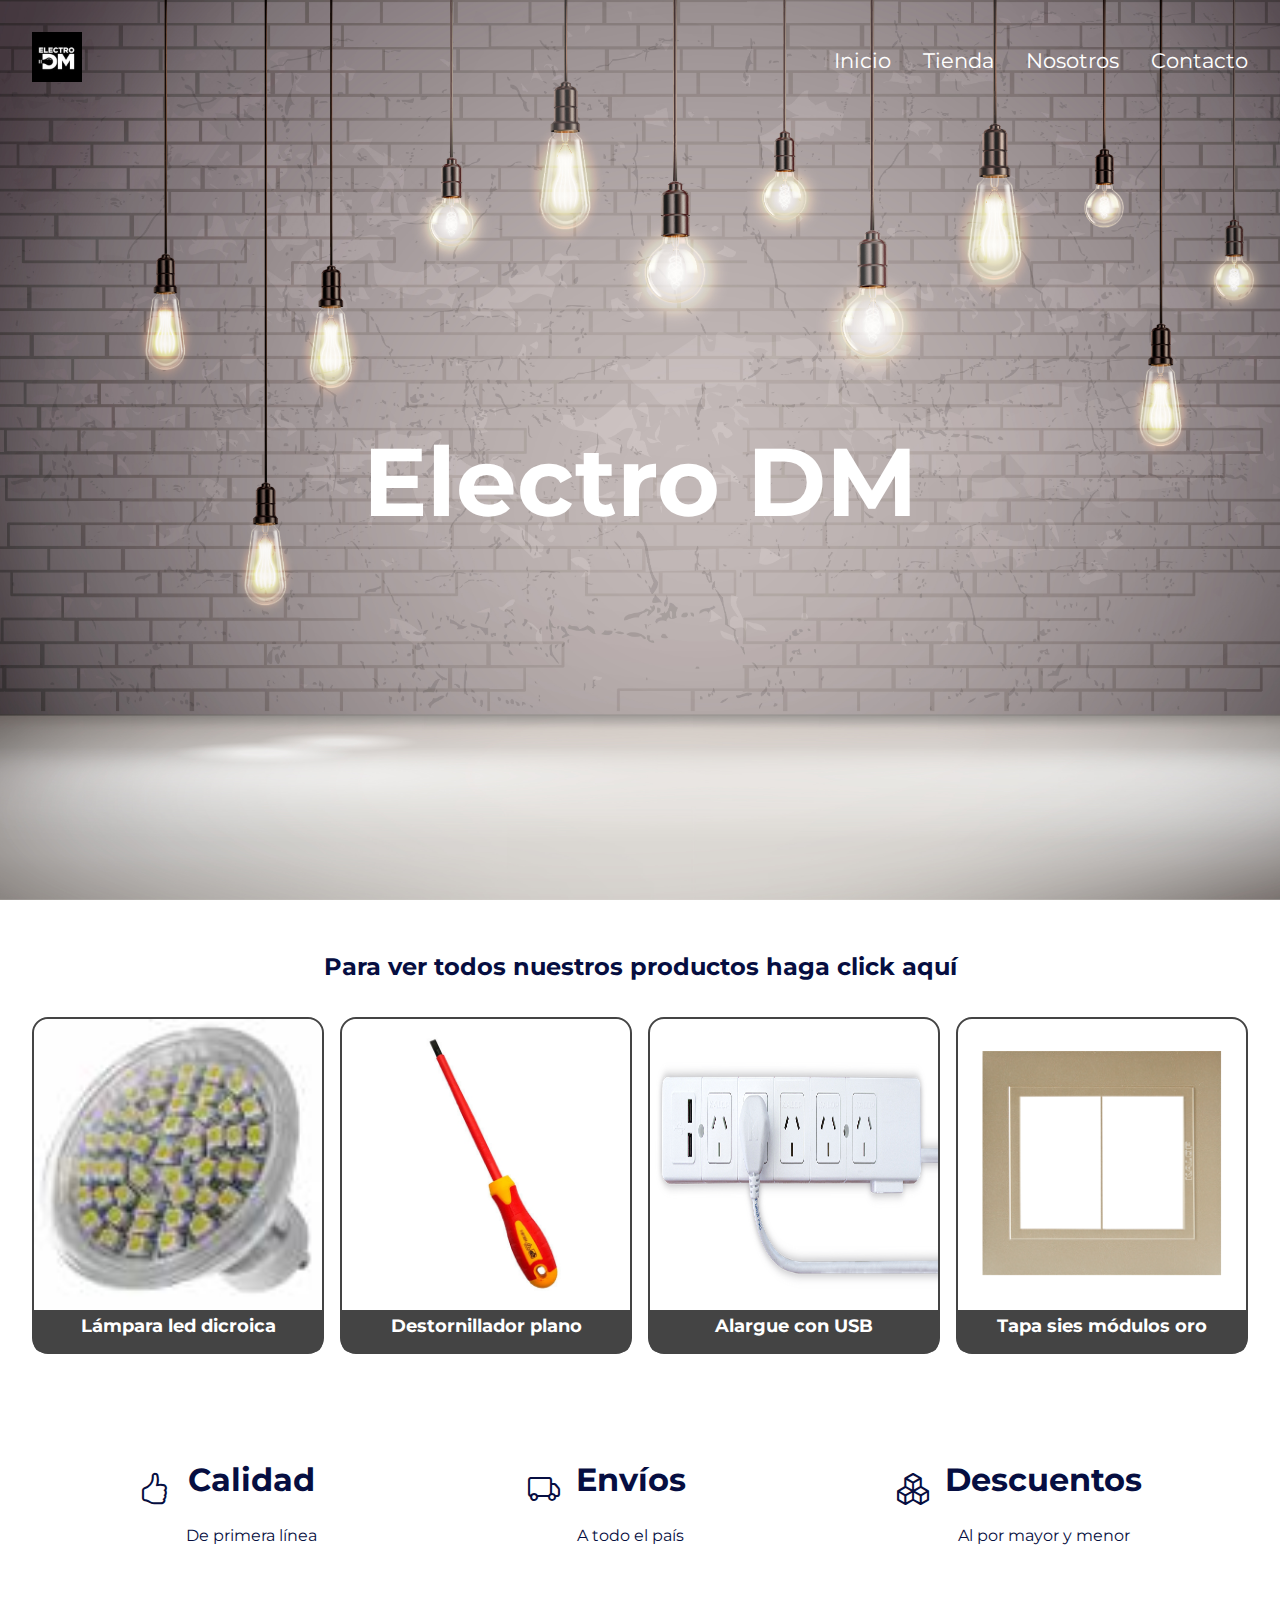
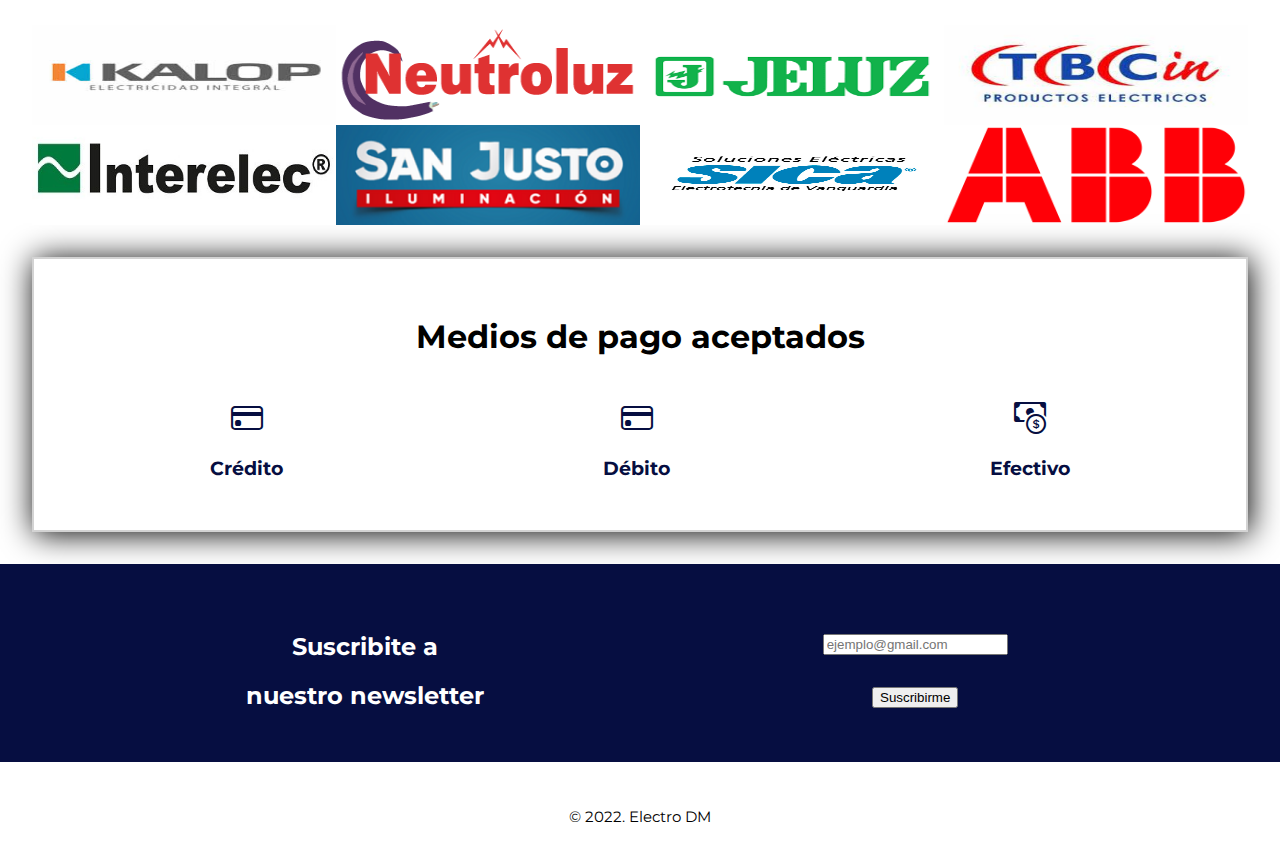
==== index.html @ 4c256bc8 "ecommerce Electro DM" ====
<!DOCTYPE html>
<html lang="en">

<head>
    <meta charset="UTF-8">
    <meta http-equiv="X-UA-Compatible" content="IE=edge">
    <meta name="viewport" content="width=device-width, initial-scale=1.0">
    <title>Electro DM</title>
    <link rel="preconnect" href="https://fonts.googleapis.com">
    <link rel="preconnect" href="https://fonts.gstatic.com" crossorigin>
    <link href="https://fonts.googleapis.com/css2?family=Montserrat:wght@200;500&display=swap" rel="stylesheet">
    <link rel="stylesheet" href="https://cdn.jsdelivr.net/npm/bootstrap-icons@1.10.2/font/bootstrap-icons.css">
    <link href="https://cdn.jsdelivr.net/npm/bootstrap@5.3.0-alpha1/dist/css/bootstrap.min.css" rel="stylesheet"
        integrity="sha384-GLhlTQ8iRABdZLl6O3oVMWSktQOp6b7In1Zl3/Jr59b6EGGoI1aFkw7cmDA6j6gD" crossorigin="anonymous">
    <link rel="stylesheet" href="./style/style.css">
</head>
</head>

<body>
    <header class="hero">
        <div class="hero__nav">
            <a href="./index.html"><img src="./assets/logo.jpg" alt="Logo"></a>
            <nav>
                <ul class="hero__menu">
                    <li class="menu__items"><a href="./index.html">Inicio</a></li>
                    <li class="menu__items"><a href="./tienda.html">Tienda</a></li>
                    <li class="menu__items"><a href="#">Nosotros</a></li>
                    <li class="menu__items"><a href="#">Contacto</a></li>
                </ul>
            </nav>
        </div>
        <div class="titulo__index">
            <h1>Electro DM</h1>
        </div>
    </header>

    <main class="main-index">

        <section class="recomendaciones__productos">
           <h2>Para ver todos nuestros productos haga click <a href="./tienda.html">aquí</a></h2>
            <div id="productos" class="productos__index">




            </div>

        </section>

        <section class="caracteristicas">
            <div class="caracteristica">
                <i class="bi bi-hand-thumbs-up"></i>
                <div class="caracteristica-texto">
                    <h2>Calidad</h2>
                    <small>De primera línea</small>
                </div>
            </div>
            <div class="caracteristica">
                <i class="bi bi-truck"></i>
                <div class="caracteristica-texto">
                <h2>Envíos</h2>
                <small>A todo el país</small>
            </div>
            </div>
            <div class="caracteristica">
                <i class="bi bi-boxes"></i>
                <div class="caracteristica-texto">
                <h2>Descuentos</h2>
                <small>Al por mayor y menor</small>
            </div>
            </div>
        </section>

        <section>
            <div id="contenedor-productos" class="contenedor-productos">
                
            </div>

        </section>

        <section class="proveedores">
                <img src="./assets/proveedores/proveedor1.jpg" class="proveedor1" alt="Logo proveedor">
                <img src="./assets/proveedores/proveedor2.png" class="proveedor2" alt="Logo proveedor">
                <img src="./assets/proveedores/proveedor3.png" class="proveedor3" alt="Logo proveedor">
                <img src="./assets/proveedores/proveedor4.jpg" class="proveedor4" alt="Logo proveedor">
                <img src="./assets/proveedores/proveedor5.jpg" class="proveedor5" alt="Logo proveedor">
                <img src="./assets/proveedores/proveedor6.png" class="proveedor6" alt="Logo proveedor">
                <img src="./assets/proveedores/proveedor7.jpg" class="proveedor7" alt="Logo proveedor">
                <img src="./assets/proveedores/proveedor8.png" class="proveedor8" alt="Logo proveedor">
        </section>

        <section class="medios__pago">
            <h2>Medios de pago aceptados</h2>
            <div class="categorias__medios">
                <div class="medios">
                    <i class="bi bi-credit-card"></i>
                    <div>
                        <h3>Crédito</h3>
                    </div>
                </div>
                <div class="medios">
                    <i class="bi bi-credit-card"></i>
                    <div>
                        <h3>Débito</h3>
                    </div>
                </div>
                <div class="medios">
                    <i class="bi bi-cash-coin"></i>
                    <div>
                        <h3>Efectivo</h3>
                    </div>
                </div>
            </div>
        </section>

        <section class="newsletter">
            <div>
                <h2>Suscribite a </h2>
                <h2>nuestro newsletter</h2>
            </div>
            <form action="">
                <input type="email" placeholder="ejemplo@gmail.com" required>
                <button>Suscribirme</button>
            </form>

        </section>

    </main>

    <footer>
        <p class="footer">© 2022. Electro DM </p>
    </footer>

    </div>
    <script src="./script/main.js"></script>

</body>

</html>
---- style/style.css ----
body {
    margin: 0;
    padding: 0;
    box-sizing: border-box;
    font-family: 'Montserrat', sans-serif;
}

li{
    list-style-type: none;
}

a {
    text-decoration: none; 
}

/*Index*/

.hero {
    height: 100vh;
    background-image:url(../assets/pattern-header.jpg);
    background-size:cover;
}

.hero .hero__nav{
    display:flex;
    justify-content:space-between;
    padding: 2rem;
}

.hero img {
    width:50px;
    height: 50px;
}

.hero__menu {
    display:flex;
    justify-content: flex-end;
    align-items: center;
    gap: 2rem;
}

.hero__menu a {
    color: white;
    font-size: 1.3rem;
}

.titulo__index {
    display:flex;
    justify-content: center;
    align-items: center;
    height: 80%;
}

.titulo__index h1 {
    font-size: 6rem;
    text-shadow: 2px 2px o white;
    color: white;
}

.main-index{
    margin: 0;
    
}

.recomendaciones__productos {
    padding: 2rem;
}

.recomendaciones__productos h2, .recomendaciones__productos a {
    color:#060e41;
    font-size: 1.5rem;
    text-align:center;
}

.productos__index {
    display:grid;
    grid-template-columns:1fr 1fr 1fr 1fr;
    gap: 1rem;
    padding: 1rem 0 1rem 0
}


.caracteristicas {
    display:flex;
    justify-content: space-around;
    align-items: center;
    padding: 2rem 2rem 1rem 2rem;
}

.caracteristicas .caracteristica {
    display:flex;
    gap: 1rem;
    justify-content: center;
    align-items: center;
}

.caracteristica i {
    font-size: 2rem;
    color:#060e41;
}

.caracteristica .caracteristica-texto{
    display:flex;
    flex-direction: column;
    justify-content: center;
    align-items: center;
}

.caracteristica h2 {
    font-size: 2rem;
    color:#060e41;
}

.caracteristica small {
    font-size: 1rem;
    color: #060e41;
}

.proveedores {
    display:grid;
    grid-template-columns: 1fr 1fr 1fr 1fr;
    grid-template-rows: 1fr 1fr;
    grid-template-areas:
    "proveedor1 proveedor2 proveedor3 proveedor4"
    "proveedor5 proveedor6 proveedor7 proveedor8";
    padding:2rem;
}

.proveedor1 {
    grid-area: "proveedor1";
}

.proveedor2 {
    grid-area: "proveedor2";
}

.proveedor3 {
    grid-area: "proveedor3";
}

.proveedor4 {
    grid-area: "proveedor4";
}

.proveedor5 {
    grid-area: "proveedor5";
}

.proveedor6 {
    grid-area: "proveedor6";
}

.proveedor7 {
    grid-area: "proveedor7";
}

.proveedor8 {
    grid-area: "proveedor8";
}

.proveedores img {
    width:100%;
    height: 100px;;
}

.medios__pago {
    display:flex;
    flex-direction: column;
    justify-content: center;
    align-items: center;
    padding: 2rem;
    margin: 0 2rem;
    border: solid 2px lightgrey;
    box-shadow: 2px 2px 30px black;
}

.medios__pago h2 {
    font-size: 2rem;
}

.categorias__medios {
    display:grid;
    grid-template-columns: 1fr 1fr 1r;
    grid-template-areas: "medio1 medio2 medio3";
    padding-top: 1rem;
    gap: 2rem;
    width: 100%;
}

.medios {
    display:flex;
    flex-direction: column;
    justify-content: center;
    align-items: center;
}

.medios i {
    font-size: 2rem;
    color:#060e41;
}

.medios h3{
    color:#060e41;
}

.newsletter {
    display:flex;
    gap: 4rem;
    justify-content: center;
    align-items: center;
    padding: 2rem;
    padding-top: 3rem;
    background-color:#060e41;
    margin: 2rem 0 0 0;
}

.newsletter div {
    flex-basis: 40%;
}

.newsletter h2 {
    color: white;
    text-align: center;
}

.newsletter form {
    display: flex;
    flex-direction: column;
    justify-content: center;
    align-items: center;
    gap: 2rem;
    flex-basis: 40%;
}

.newsletter form input {
    max-height: 2rem;
    flex-basis: 50%;
}

footer {
    height: 5rem;
    text-align:center;
    line-height: 80px;
    font-size: 15px;
    text-align:center;
}

/*Tienda */

/* Menu */



.header__tienda {
    display:flex;
    justify-content: space-between;
    align-items: center;
    color:white;
    background-color: #060e41;
    padding:2rem;

}

.logo {
    width: 50px;
    height: 50px;
}

.header__tienda nav {
    flex-basis: 80%;
}

.menu {
    display: flex;
    justify-content: space-between;
    align-items: center;
}

.menu .boton-menu, a {
    border: none;
    background-color: transparent;
    color:white;
    font-size: 1.2rem;
}

.boton-menu i, .boton-carrito i {
    margin-right: 1rem;
}

.menu .active {
    background-color: white;
    color:#060e41;
    font-size: 17px;
    border:none;
    height: 40px;
    cursor:pointer;
    border-radius: .5rem;
}

.menu .boton-menu:active {
    background-color: white;
    color:#060e41;
    width:100%;
    height: 40px;
    text-align:left;
    border-radius: .5rem;
    position:relative;
}

.menu .numero-carrito {
    border-radius: .15rem;
    background-color: white;
    color:#060e41;
    padding:2px;
    margin-left: 10px;
}


.footer-tienda{
    font-size: 15px;
    text-align:center;
    background-color: #060e41;
    color: white;
}

main{
    background-color: white;
    margin:15px;
    border-radius: 1rem;
    margin-left:0;
}

main h1 {
    font-size: 25px;
    font-weight: bold;
    color:#060e41;
    padding: 1rem 0 0 1rem;
}


.contenedor-productos {
    display:grid;
    grid-template-columns:1fr 1fr 1fr 1fr;
    gap: 1rem;
    padding: 1rem;
}

.carta {
    display:flex;
    flex-direction: column;
    border: 2px solid #444444;
    border-radius: 1rem;
}

.producto-imagen {
    width:100%;
    height:100%;
    border-radius: 1rem 1rem 0 0;
}

.producto-abajo {
    background-color:#444444;
    border-radius: 0 0 .5rem .5rem;
    display:flex;
    flex-direction: column;
    justify-content: center;
    align-items:center;
    color:white;
    margin:0;
    padding-bottom: 10px;
}

.producto-titulo {
    font-size: 18px;
    font-weight: bold;
    padding:5px;
    margin:0;
}

.producto-precio {
    font-size: 17px;
    padding:5px;
}

.producto-boton {
    width:80%;
    padding:8px;
    font-size: 15px;
    font-weight: bold;
    background-color:white;
    color:#444444;
    border: 2px solid #444444;
    border-radius: 1rem;
    cursor:pointer;
}

.producto-boton:hover {
    color:white;
    background-color:#444444;
    border: 2px solid white;
}

/*Carrito*/

.disabled {
    display:none;
}


.carrito-vacio {
    font-size: 17px;
    padding-left: 50px;
    padding-top: 30px;
    /*display:none;*/
}

.carrito-productos {
    display:flex;
    flex-direction: column;
    gap: 1rem;
    padding:20px;
    
}

.carrito-producto {
    display:flex;
    justify-content: space-between;
    align-items: center;
    padding:5px;
    background-color: lightgrey;
    color:#444444;
    border-radius: 1rem;
}

.carrito-producto-imagen {
    width: 4rem;
    height: 4rem;
    padding: 5px;
}

.carrito-producto small {
    font-size: 15px;
    font-weight: 500;
    padding-bottom: 20px;
}

.carrito-producto h2 {
    font-size: 20px;
    font-weight: bold;
    padding:0;
    margin:0;
}

.carrito-producto p {
    font-size: 18px;
    padding: 0;
    margin: 0;
}

.boton-borrar {
    border: 0;
    background-color: transparent;
    color: red;
    font-size: 20px;
    padding-right:10px;
    cursor: pointer;
}

.carrito-botones {
    margin-top: 20px;
    display:flex;
    justify-content: space-between;
}

.boton-carrito-borrar {
    border: 0;
    background-color: lightgrey;
    color:#444444;
    padding: 10px;
    font-weight:bold;
    border-radius: 1rem;
    cursor: pointer;
    font-size: 17px;
}

.boton-carrito-izquierda {
    margin-left: 2rem;
}

.boton-carrito-derecha {
    padding-right: 20px;
    display:flex;
    align-items: center;

}

.carrito-derecha-total {
    display:flex;
    gap: 1rem;
    color:#444444;
    background-color: lightgrey;
    border-radius: 1rem 0 0 1rem;
    padding: 0 10px;

}

.carrito-derecha-total p {
    font-size: 17px;
}

.carrito-derecha-comprar {
    background-color:#060e41;
    color:white;
    border-radius: 0 1rem 1rem 0;
    padding: 16px;
    cursor: pointer;
}

.carrito-derecha-comprar button {
    border: 0;
    background-color: transparent;
    color: white;
    font-size: 17px;
    cursor: pointer;
}
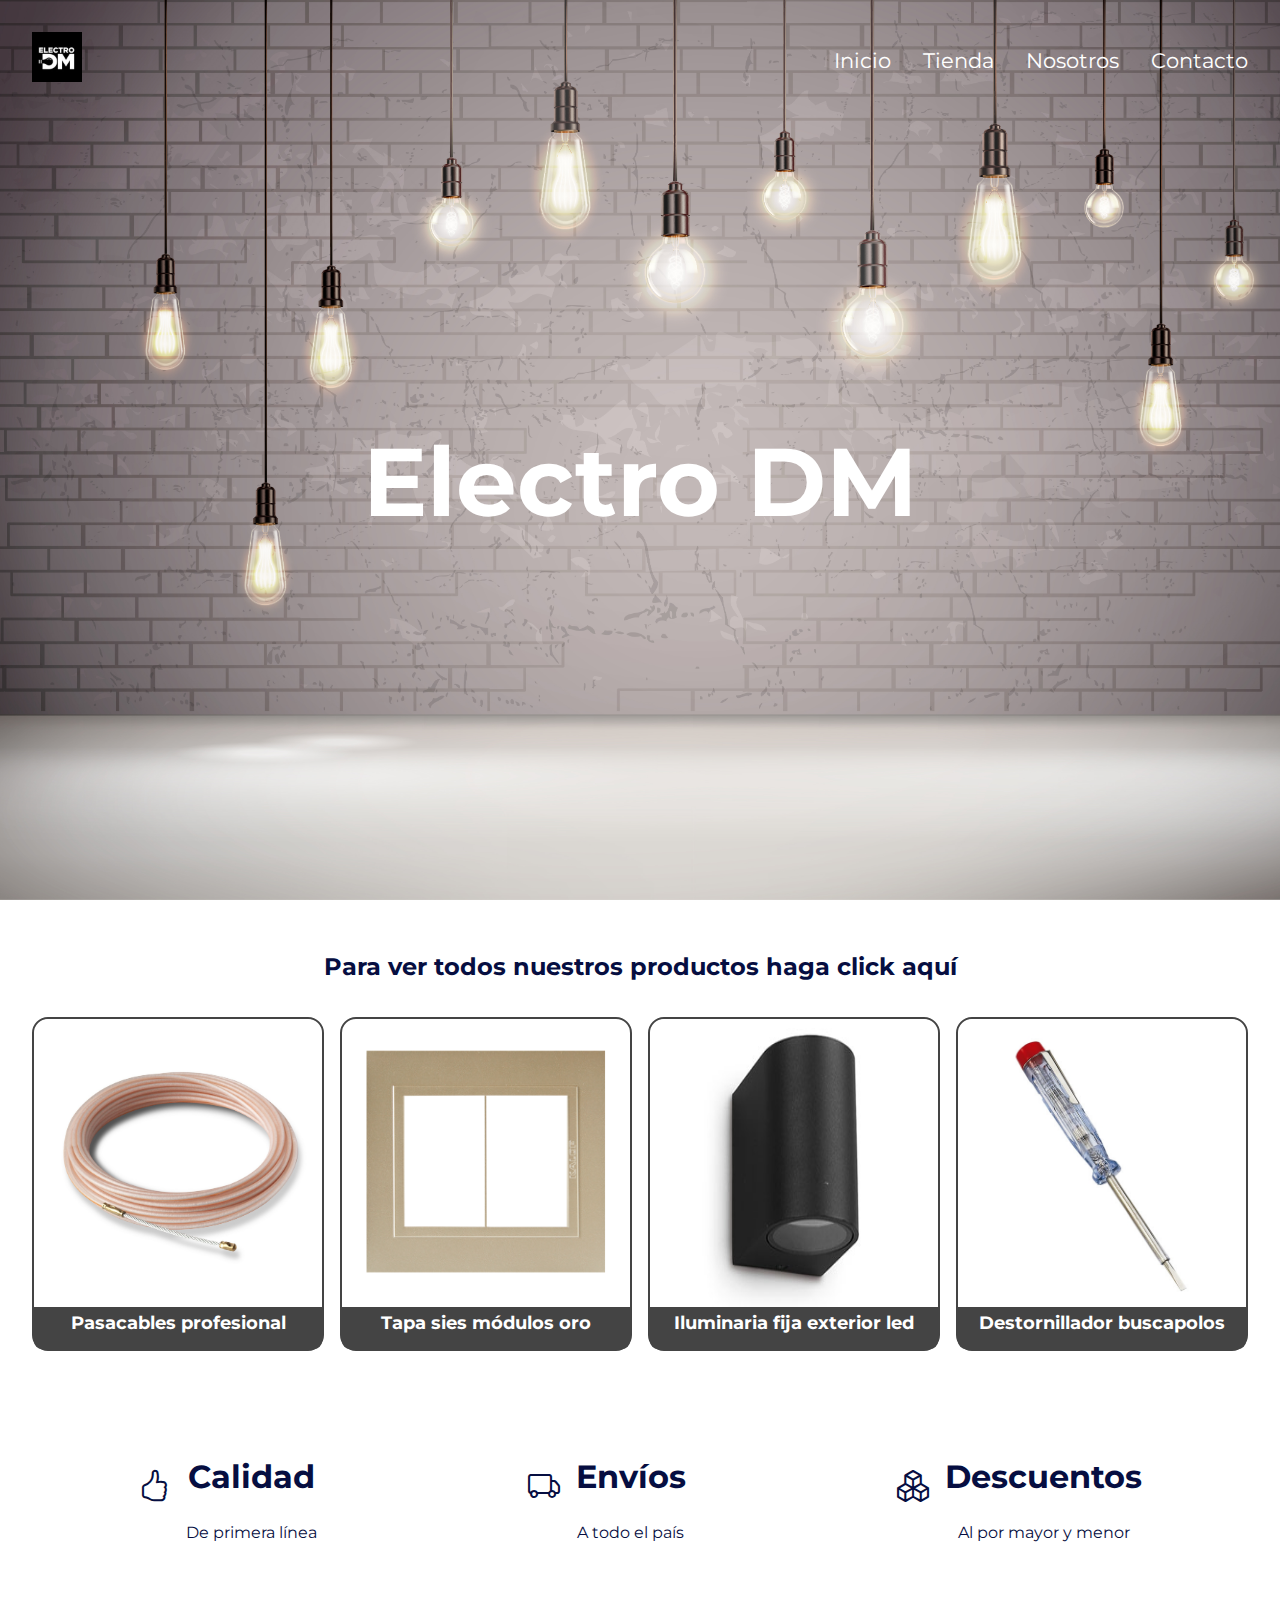
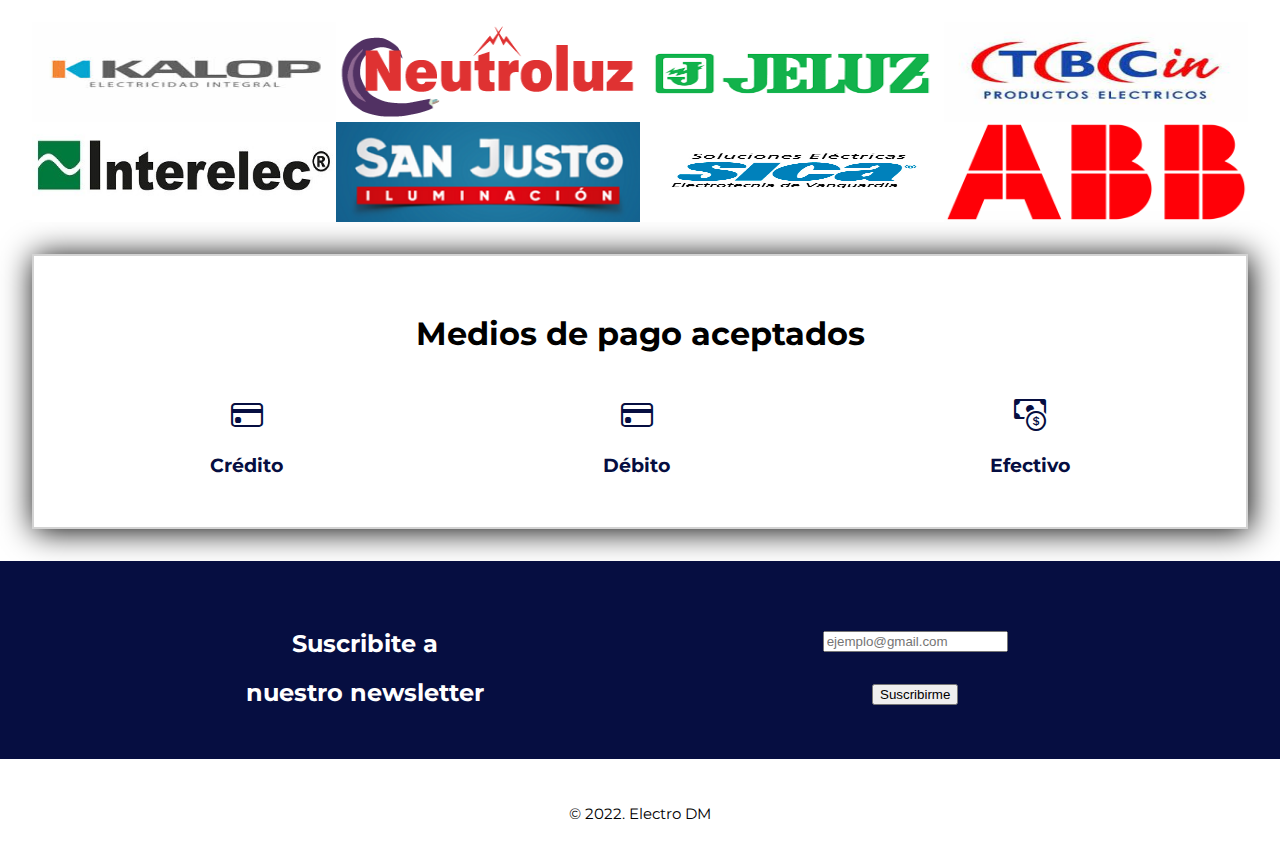
==== commit d58f0b14: "agrego html contacto y nosotros" ====
--- a/index.html
+++ b/index.html
@@ -24,8 +24,8 @@
                 <ul class="hero__menu">
                     <li class="menu__items"><a href="./index.html">Inicio</a></li>
                     <li class="menu__items"><a href="./tienda.html">Tienda</a></li>
-                    <li class="menu__items"><a href="#">Nosotros</a></li>
-                    <li class="menu__items"><a href="#">Contacto</a></li>
+                    <li class="menu__items"><a href="./nosotros.html">Nosotros</a></li>
+                    <li class="menu__items"><a href="./contacto.html">Contacto</a></li>
                 </ul>
             </nav>
         </div>
--- a/style/style.css
+++ b/style/style.css
@@ -411,7 +411,6 @@
     font-size: 17px;
     padding-left: 50px;
     padding-top: 30px;
-    /*display:none;*/
 }
 
 .carrito-productos {
@@ -423,20 +422,41 @@
 }
 
 .carrito-producto {
-    display:flex;
-    justify-content: space-between;
-    align-items: center;
+    display:grid;
+    grid-template-columns: 1fr 2fr 1fr 1fr 1fr .5fr;
+    grid-template-areas:
+    "imagen titulo titulo cantidad precio subtotal borrar";
     padding:5px;
     background-color: lightgrey;
     color:#444444;
     border-radius: 1rem;
+    align-items: center;
 }
 
 .carrito-producto-imagen {
     width: 4rem;
     height: 4rem;
     padding: 5px;
-}
+    grid-area: "imagen"
+}
+
+.carrito-producto-titulo {
+    grid-area:"titulo";
+}
+
+.carrito-producto-cantidad {
+    grid-area:"cantidad";
+}
+
+.carrito-producto-precio {
+    grid-area: "cantidad";
+}
+
+.carrito-producto-subtotal {
+    grid-area:"subtotal";
+}
+
+
 
 .carrito-producto small {
     font-size: 15px;
@@ -445,7 +465,7 @@
 }
 
 .carrito-producto h2 {
-    font-size: 20px;
+    font-size: 18px;
     font-weight: bold;
     padding:0;
     margin:0;
@@ -458,6 +478,7 @@
 }
 
 .boton-borrar {
+    grid-area:"borrar";
     border: 0;
     background-color: transparent;
     color: red;
@@ -522,4 +543,25 @@
     color: white;
     font-size: 17px;
     cursor: pointer;
-}+}
+
+/* nosotros */
+
+.construccion {
+    background-image:url(../assets/Pagina_en_construccion.jpg);
+    background-position: center;
+    background-repeat: no-repeat;
+    height: 100vh;
+    display:flex;
+    flex-direction: column;
+    align-items:center;
+    padding:2rem
+}
+
+.construccion a {
+    color:#060e41;
+    line-height:.5rem;
+    display:flex;
+    align-items: center;
+    gap: 1rem;
+}
